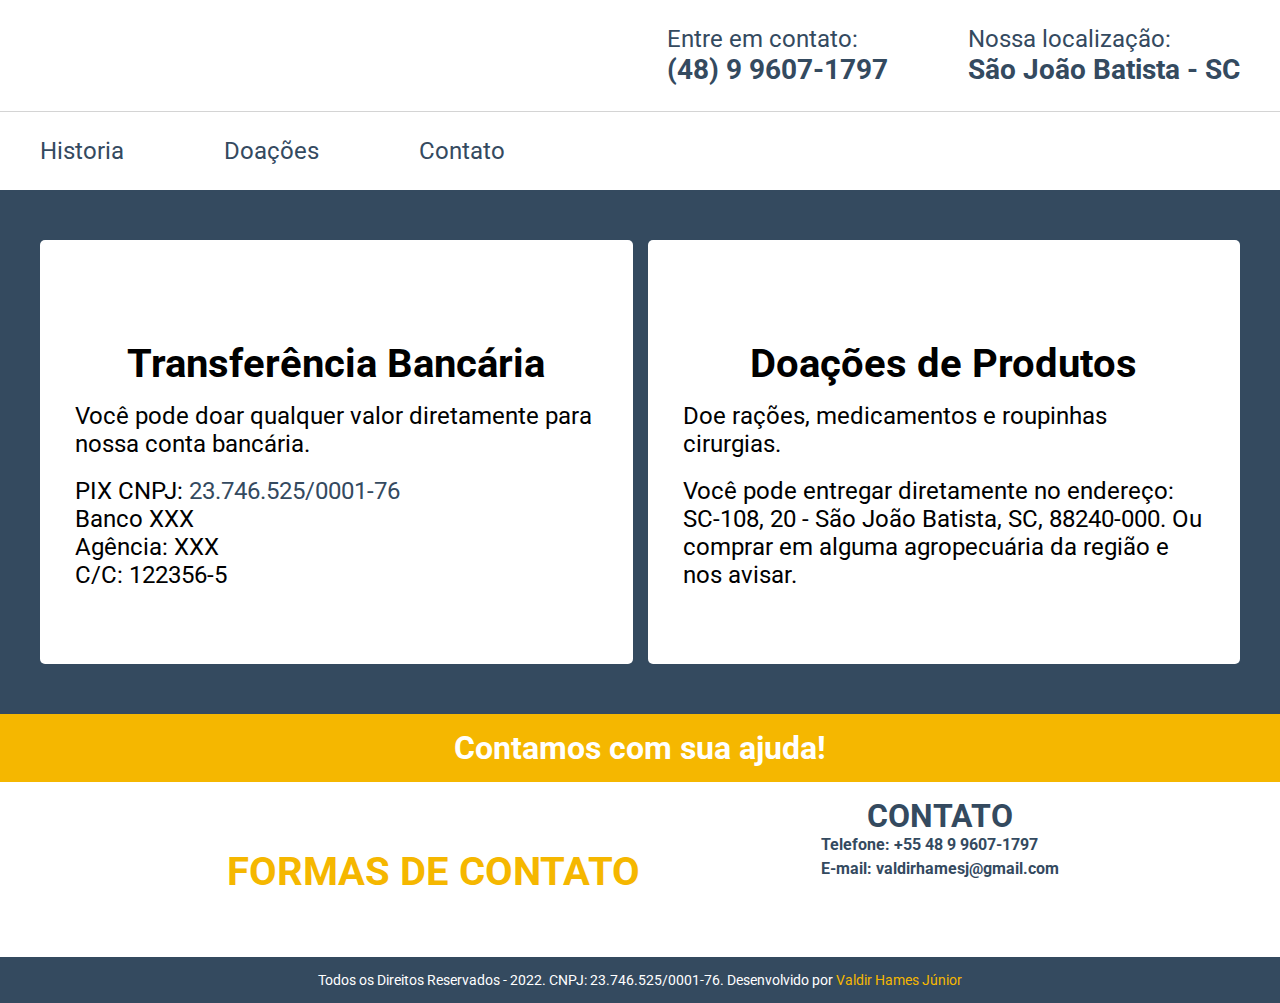
==== doacoes.html @ fc1711d9 "Envio dos Arquivos" ====
<!DOCTYPE html>
<html lang="pt-br">

<head>
  <meta charset="UTF-8">
  <meta name="viewport" content="width=device-width, initial-scale=1.0">
  <title>Associação Batistense de Proteção aos Animais</title>
  <link rel="stylesheet" href="style.css">
  <link rel="preconnect" href="https://fonts.googleapis.com">
  <link rel="preconnect" href="https://fonts.gstatic.com" crossorigin>
  <link href="https://fonts.googleapis.com/css2?family=Roboto:wght@100;300;400;700;900&display=swap" rel="stylesheet">
</head>

<body>
  <header class="header-bg">
    <div class="header container">
      <div class="header-logo">
        <img src="/img/abpalogo.svg" alt="">
      </div>
      <div class="header-info">
        <section class="header-contato">
          <p>Entre em contato:</p>
          <h3>(48) 9 9607-1797</h3>
        </section>
        <section class="header-localizacao">
          <p>Nossa localização:</p>
          <h3>São João Batista - SC</h3>
        </section>
      </div>
    </div>
  </header>
  <div class="menu-topo container">
    <nav>
      <ul class="ul-menu">
        <li><a href="/index.html">Historia</a></li>
        <li><a href="/doacoes.html">Doações</a></li>
        <li><a href="#contato">Contato</a></li>
      </ul>
    </nav>
    <section class="redes-sociais">
      <a href="https://www.facebook.com/ABPAsjbatista" target="_blank"><img src="/img/facebook.png" alt=""></a>
      <a href="https://www.instagram.com/abpa_saojoaobatista" target="_blank"><img src="/img/instagram.png" alt=""></a>
    </section>
  </div>
  <div class="container img">
    <div class="doacao-separador">
      <img src="/img/dog.png" alt="">
    </div>
  </div>
  <div class="contato-bg">
    <div class="contato container">
      <div class="whatsapp">
        <img src="/img/contatos.png" alt="" id="doacoes">
        <h3>Transferência Bancária</h3>
        <p>Você pode doar qualquer valor diretamente para nossa conta bancária.</p>
        <br>
        <p>PIX CNPJ: <span class="pix">23.746.525/0001-76</span></p>
        <p>Banco XXX</p>
        <p>Agência: XXX</p>
        <p>C/C: 122356-5</p>
      </div>
      <div class="animais">
        <img src="/img/adote.png" alt="">
        <h3>Doações de Produtos</h3>
        <p>Doe rações, medicamentos e roupinhas cirurgias.</p>
        <br>
        <p>Você pode entregar diretamente no endereço: SC-108, 20 - São João Batista, SC, 88240-000. Ou comprar em alguma agropecuária da região e nos avisar.</p>
      </div>
    </div>
  </div>
  <main class="banner-bg">
    <div class="container doacoes">
      <h1>Contamos com sua ajuda!</h1>
    </div>
  </main>

  <footer>
    <div class="footer-bg">
      <div class="footer container">
        <div class="footer-texto">
          <img src="/img/abpalogo.svg" alt="">
          <h3>Formas de Contato</h3>
        </div>
        <div class="footer-formulario" id="contato">
          <h3 class="h3-contato">CONTATO</h3>
          <h4>Telefone: +55 48 9 9607-1797</h4>
          <h4 class="email">E-mail: valdirhamesj@gmail.com</h4>
          <div class="footer-contato">
            <a href="https://www.instagram.com/abpa_saojoaobatista" target="_blank"><img src="/img/instagram.png" alt=""></a>
            <a href="https://www.facebook.com/ABPAsjbatista" target="_blank">
              <img src="/img/facebook.png" alt=""></a>
            <a href="https://wa.me/5548996071797">
              <img src="/img/whatsapp.png" alt=""></a>
          </div>
        </div>
      </div>
    </div>
    <div class="creditos-bg">
      <div class="creditos container">
        <div class="creditos-texto">
          <p>Todos os Direitos Reservados - 2022. CNPJ: 23.746.525/0001-76. Desenvolvido por <a href="https://wa.me/5548996071797">Valdir Hames Júnior</a></p>
        </div>
      </div>
    </div>
  </footer>

  <!--<a href="https://storyset.com/home">Home illustrations by Storyset</a>-->

</body>

</html>
---- style.css ----
@import url(header.css);
@import url(geral.css);
@import url(banner.css);
@import url(article.css);
@import url(contato.css);
@import url(footer.css);
@import url(doacoes.css);
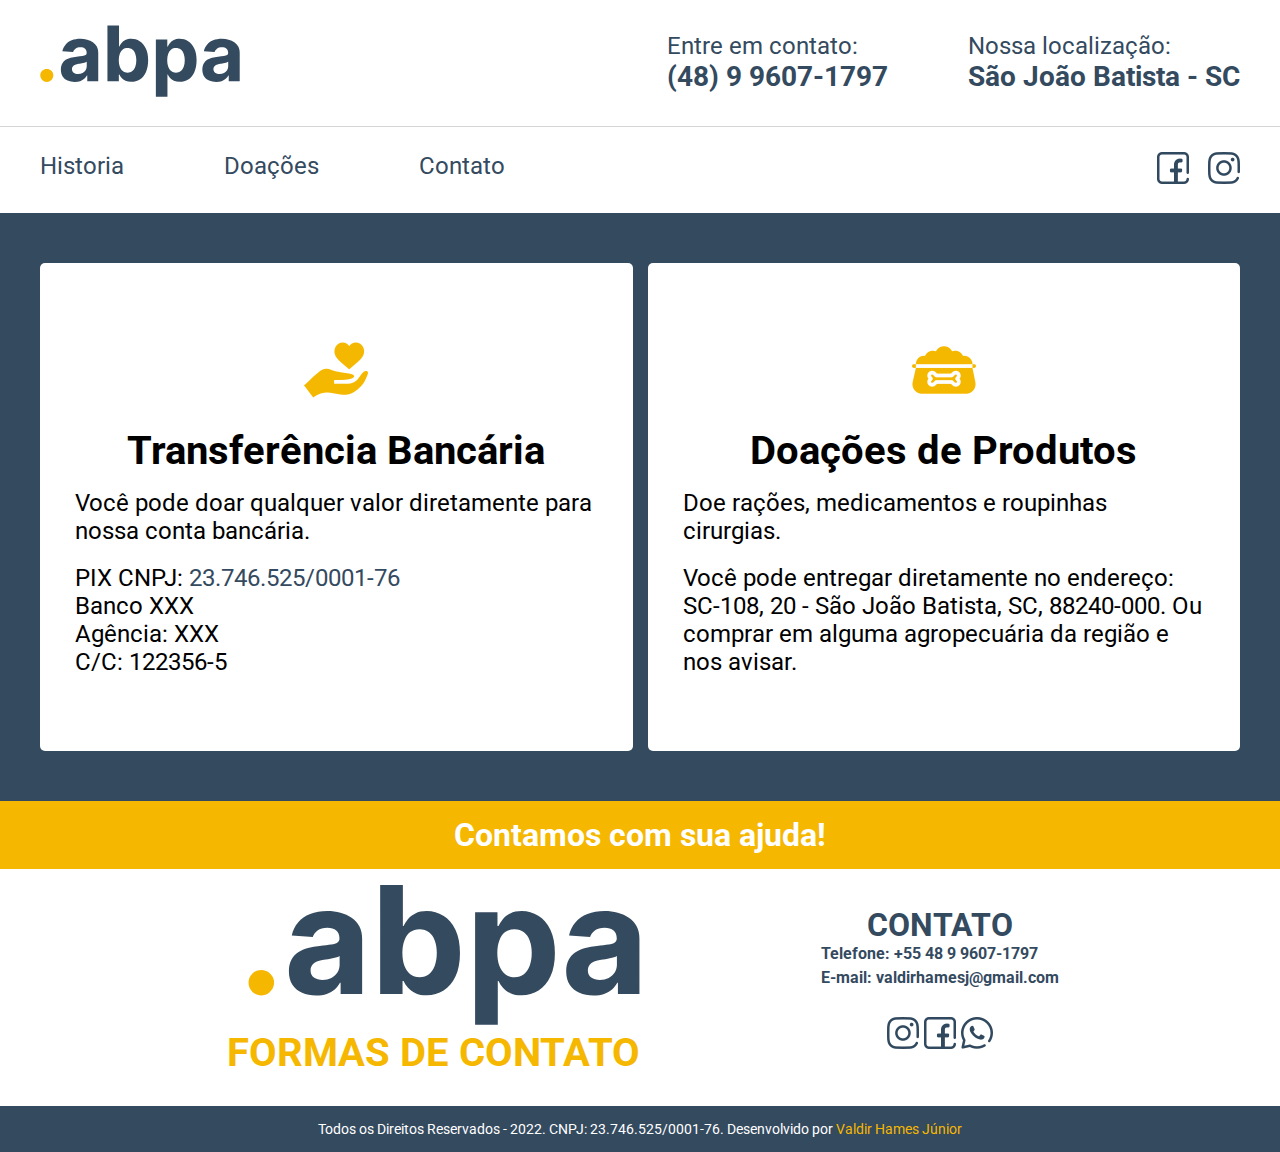
==== commit 9a36d4e8: "Troca de Icons" ====
--- a/doacoes.html
+++ b/doacoes.html
@@ -15,7 +15,7 @@
   <header class="header-bg">
     <div class="header container">
       <div class="header-logo">
-        <img src="/img/abpalogo.svg" alt="">
+        <img src="./img/abpalogo.svg" alt="">
       </div>
       <div class="header-info">
         <section class="header-contato">
@@ -32,25 +32,25 @@
   <div class="menu-topo container">
     <nav>
       <ul class="ul-menu">
-        <li><a href="/index.html">Historia</a></li>
-        <li><a href="/doacoes.html">Doações</a></li>
+        <li><a href="./index.html">Historia</a></li>
+        <li><a href="./doacoes.html">Doações</a></li>
         <li><a href="#contato">Contato</a></li>
       </ul>
     </nav>
     <section class="redes-sociais">
-      <a href="https://www.facebook.com/ABPAsjbatista" target="_blank"><img src="/img/facebook.png" alt=""></a>
-      <a href="https://www.instagram.com/abpa_saojoaobatista" target="_blank"><img src="/img/instagram.png" alt=""></a>
+      <a href="https://www.facebook.com/ABPAsjbatista" target="_blank"><img src="./img/facebook.png" alt=""></a>
+      <a href="https://www.instagram.com/abpa_saojoaobatista" target="_blank"><img src="./img/instagram.png" alt=""></a>
     </section>
   </div>
   <div class="container img">
     <div class="doacao-separador">
-      <img src="/img/dog.png" alt="">
+      <img src="./img/dog.png" alt="">
     </div>
   </div>
   <div class="contato-bg">
     <div class="contato container">
       <div class="whatsapp">
-        <img src="/img/contatos.png" alt="" id="doacoes">
+        <img src="./img/doacao.png" alt="" id="doacoes">
         <h3>Transferência Bancária</h3>
         <p>Você pode doar qualquer valor diretamente para nossa conta bancária.</p>
         <br>
@@ -60,7 +60,7 @@
         <p>C/C: 122356-5</p>
       </div>
       <div class="animais">
-        <img src="/img/adote.png" alt="">
+        <img src="./img/racao.png" alt="">
         <h3>Doações de Produtos</h3>
         <p>Doe rações, medicamentos e roupinhas cirurgias.</p>
         <br>
@@ -78,7 +78,7 @@
     <div class="footer-bg">
       <div class="footer container">
         <div class="footer-texto">
-          <img src="/img/abpalogo.svg" alt="">
+          <img src="./img/abpalogo.svg" alt="">
           <h3>Formas de Contato</h3>
         </div>
         <div class="footer-formulario" id="contato">
@@ -86,11 +86,11 @@
           <h4>Telefone: +55 48 9 9607-1797</h4>
           <h4 class="email">E-mail: valdirhamesj@gmail.com</h4>
           <div class="footer-contato">
-            <a href="https://www.instagram.com/abpa_saojoaobatista" target="_blank"><img src="/img/instagram.png" alt=""></a>
+            <a href="https://www.instagram.com/abpa_saojoaobatista" target="_blank"><img src="./img/instagram.png" alt=""></a>
             <a href="https://www.facebook.com/ABPAsjbatista" target="_blank">
-              <img src="/img/facebook.png" alt=""></a>
+              <img src="./img/facebook.png" alt=""></a>
             <a href="https://wa.me/5548996071797">
-              <img src="/img/whatsapp.png" alt=""></a>
+              <img src="./img/whatsapp.png" alt=""></a>
           </div>
         </div>
       </div>
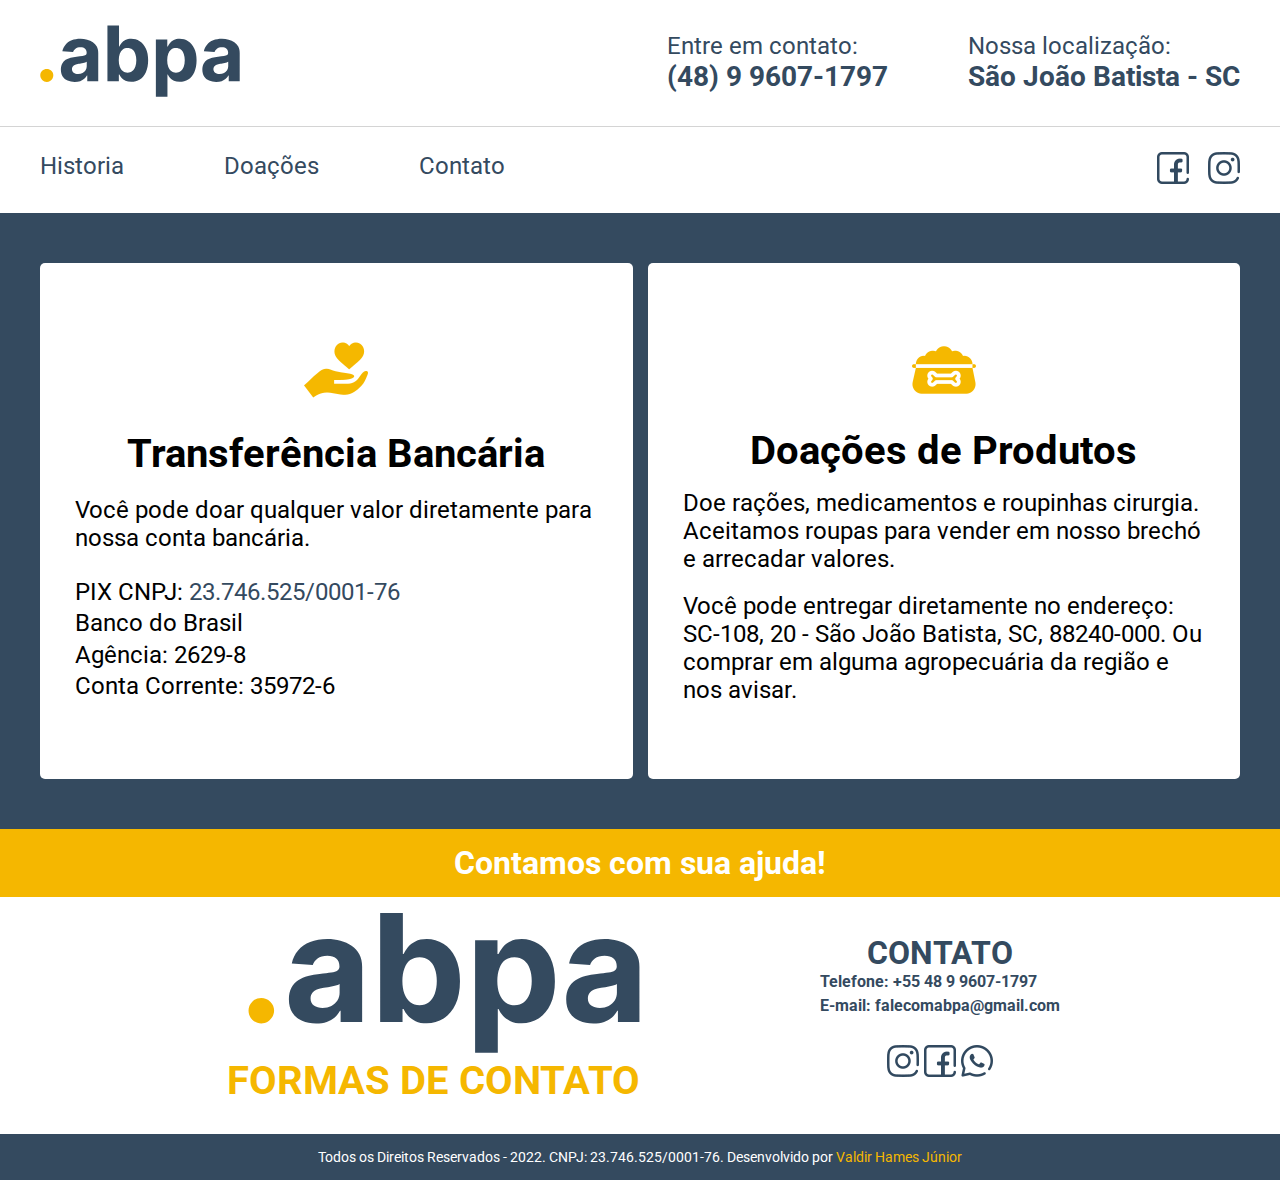
==== commit df2ac217: "Atualização para o Responsivo" ====
--- a/doacoes.html
+++ b/doacoes.html
@@ -55,24 +55,24 @@
         <p>Você pode doar qualquer valor diretamente para nossa conta bancária.</p>
         <br>
         <p>PIX CNPJ: <span class="pix">23.746.525/0001-76</span></p>
-        <p>Banco XXX</p>
-        <p>Agência: XXX</p>
-        <p>C/C: 122356-5</p>
+        <p>Banco do Brasil</p>
+        <p>Agência: 2629-8</p>
+        <p>Conta Corrente: 35972-6</p>
       </div>
       <div class="animais">
         <img src="./img/racao.png" alt="">
         <h3>Doações de Produtos</h3>
-        <p>Doe rações, medicamentos e roupinhas cirurgias.</p>
+        <p>Doe rações, medicamentos e roupinhas cirurgia. Aceitamos roupas para vender em nosso brechó e arrecadar valores.</p>
         <br>
         <p>Você pode entregar diretamente no endereço: SC-108, 20 - São João Batista, SC, 88240-000. Ou comprar em alguma agropecuária da região e nos avisar.</p>
       </div>
     </div>
   </div>
-  <main class="banner-bg">
+  <div class="banner-bg">
     <div class="container doacoes">
       <h1>Contamos com sua ajuda!</h1>
     </div>
-  </main>
+  </div>
 
   <footer>
     <div class="footer-bg">
@@ -84,7 +84,7 @@
         <div class="footer-formulario" id="contato">
           <h3 class="h3-contato">CONTATO</h3>
           <h4>Telefone: +55 48 9 9607-1797</h4>
-          <h4 class="email">E-mail: valdirhamesj@gmail.com</h4>
+          <h4 class="email">E-mail: falecomabpa@gmail.com</h4>
           <div class="footer-contato">
             <a href="https://www.instagram.com/abpa_saojoaobatista" target="_blank"><img src="./img/instagram.png" alt=""></a>
             <a href="https://www.facebook.com/ABPAsjbatista" target="_blank">
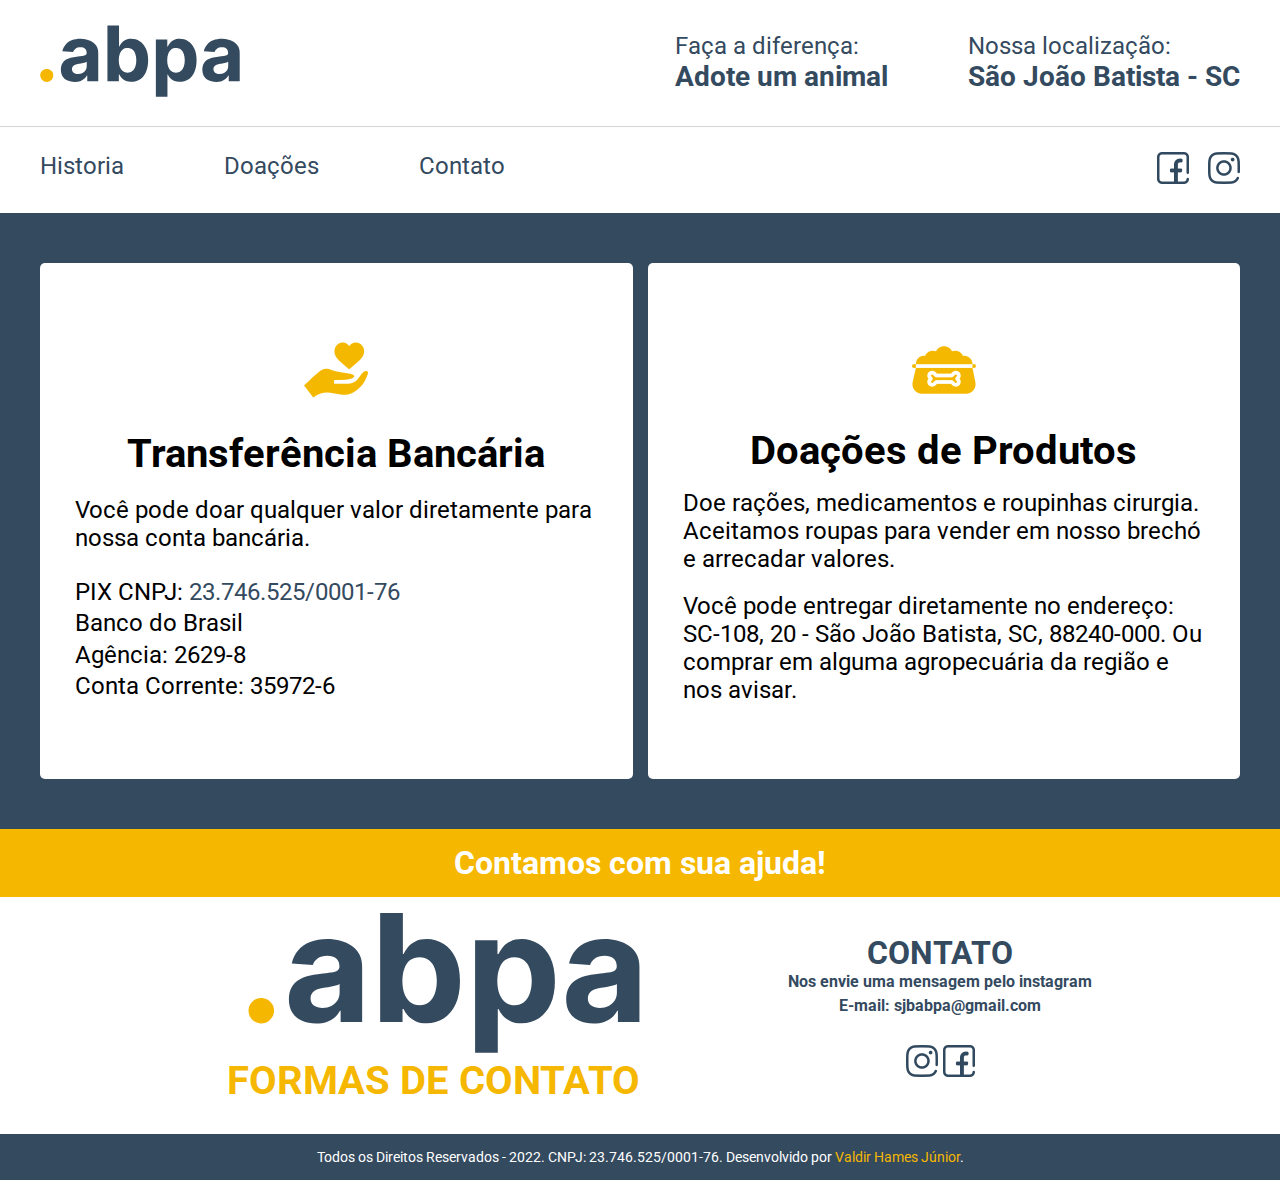
==== commit 54daa377: "Alterações de dados da ONG." ====
--- a/doacoes.html
+++ b/doacoes.html
@@ -19,8 +19,8 @@
       </div>
       <div class="header-info">
         <section class="header-contato">
-          <p>Entre em contato:</p>
-          <h3>(48) 9 9607-1797</h3>
+          <p>Faça a diferença:</p>
+          <h3>Adote um animal</h3>
         </section>
         <section class="header-localizacao">
           <p>Nossa localização:</p>
@@ -83,14 +83,12 @@
         </div>
         <div class="footer-formulario" id="contato">
           <h3 class="h3-contato">CONTATO</h3>
-          <h4>Telefone: +55 48 9 9607-1797</h4>
-          <h4 class="email">E-mail: falecomabpa@gmail.com</h4>
+          <h4>Nos envie uma mensagem pelo instagram</h4>
+          <h4 class="email">E-mail: sjbabpa@gmail.com</h4>
           <div class="footer-contato">
             <a href="https://www.instagram.com/abpa_saojoaobatista" target="_blank"><img src="./img/instagram.png" alt=""></a>
             <a href="https://www.facebook.com/ABPAsjbatista" target="_blank">
               <img src="./img/facebook.png" alt=""></a>
-            <a href="https://wa.me/5548996071797">
-              <img src="./img/whatsapp.png" alt=""></a>
           </div>
         </div>
       </div>
@@ -98,7 +96,7 @@
     <div class="creditos-bg">
       <div class="creditos container">
         <div class="creditos-texto">
-          <p>Todos os Direitos Reservados - 2022. CNPJ: 23.746.525/0001-76. Desenvolvido por <a href="https://wa.me/5548996071797">Valdir Hames Júnior</a></p>
+          <p>Todos os Direitos Reservados - 2022. CNPJ: 23.746.525/0001-76. Desenvolvido por <a href="https://wa.me/5548996071797">Valdir Hames Júnior</a>.</p>
         </div>
       </div>
     </div>
